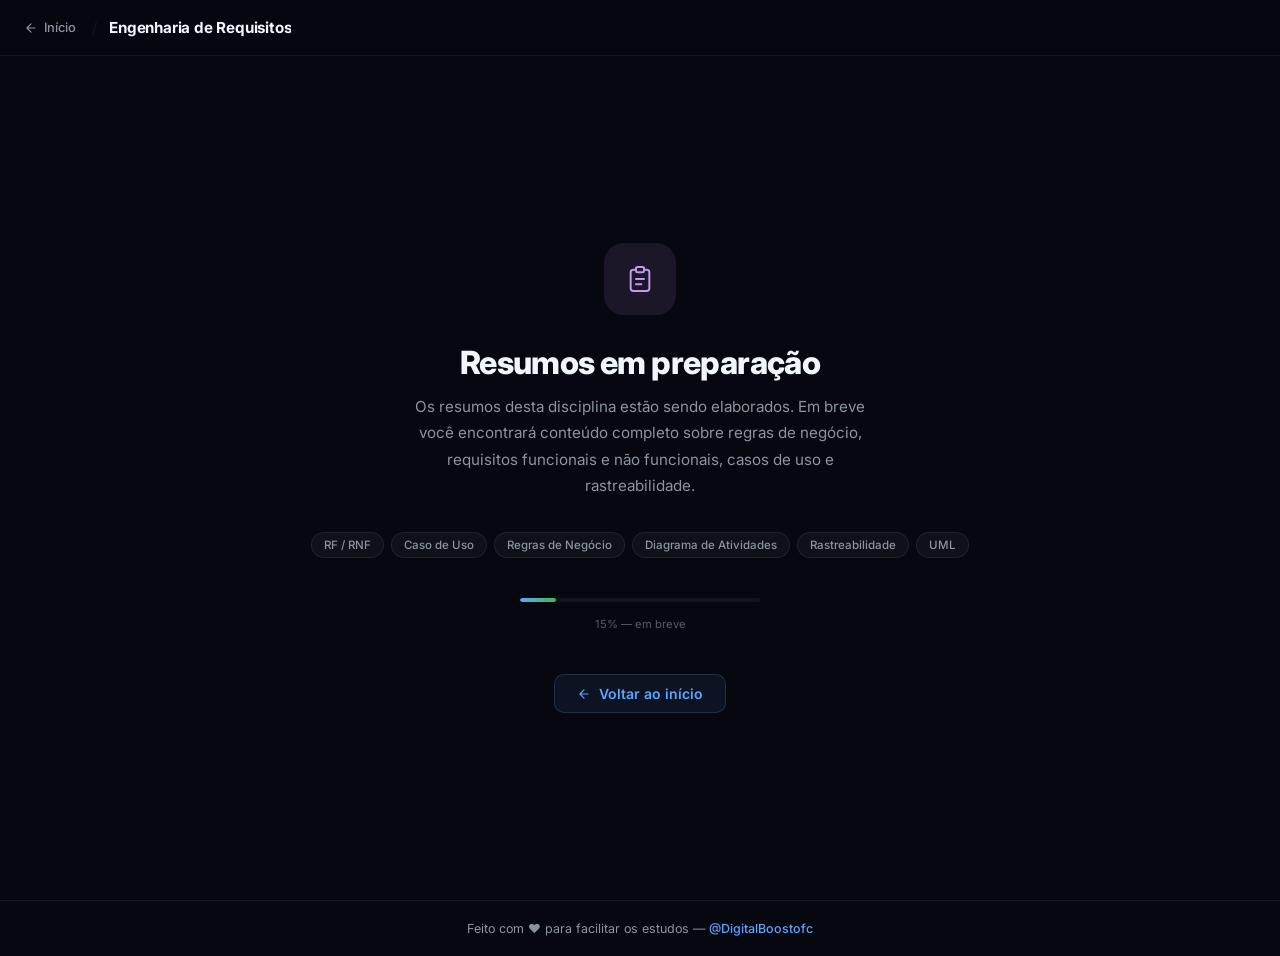
==== engenharia-requisitos/index.html @ c1008672 "Merge pull request #2 from DigitalBoostofc/main ATUALIZA SOGRÃO" ====
<!DOCTYPE html>
<html lang="pt-BR">
<head>
  <meta charset="UTF-8" />
  <meta name="viewport" content="width=device-width, initial-scale=1.0" />
  <title>Engenharia de Requisitos — Resumos ADS</title>
  <meta name="description" content="Resumos de Engenharia de Requisitos: regras de negócio, RF/RNF, casos de uso, diagrama de atividades e rastreabilidade." />
  <meta name="theme-color" content="#070710" />
  <link rel="preconnect" href="https://fonts.googleapis.com">
  <link rel="preconnect" href="https://fonts.gstatic.com" crossorigin>
  <link href="https://fonts.googleapis.com/css2?family=Inter:wght@400;500;600;700;800&display=swap" rel="stylesheet">
  <link rel="stylesheet" href="../assets/css/base.css">
  <link rel="stylesheet" href="../assets/css/discipline.css">
</head>
<body>

<header>
  <a class="back" href="../index.html">Início</a>
  <h1>Engenharia de Requisitos</h1>
</header>

<main class="wip">

  <div class="wip-icon" style="background: rgba(210,168,255,0.1); color: var(--accent4);">
    <svg width="32" height="32" viewBox="0 0 24 24" fill="none" stroke="currentColor" stroke-width="1.5" stroke-linecap="round" stroke-linejoin="round">
      <path d="M9 5H7a2 2 0 0 0-2 2v12a2 2 0 0 0 2 2h10a2 2 0 0 0 2-2V7a2 2 0 0 0-2-2h-2"/>
      <rect x="9" y="3" width="6" height="4" rx="1"/>
      <path d="M9 12h6M9 16h4"/>
    </svg>
  </div>

  <h2 class="wip-title">Resumos em preparação</h2>

  <p class="wip-desc">
    Os resumos desta disciplina estão sendo elaborados. Em breve você encontrará conteúdo completo sobre regras de negócio, requisitos funcionais e não funcionais, casos de uso e rastreabilidade.
  </p>

  <div class="wip-chips">
    <span class="wip-chip">RF / RNF</span>
    <span class="wip-chip">Caso de Uso</span>
    <span class="wip-chip">Regras de Negócio</span>
    <span class="wip-chip">Diagrama de Atividades</span>
    <span class="wip-chip">Rastreabilidade</span>
    <span class="wip-chip">UML</span>
  </div>

  <div class="wip-progress">
    <div class="wip-progress-fill" style="width: 15%;"></div>
  </div>
  <p class="wip-progress-label">15% — em breve</p>

  <a class="wip-back" href="../index.html">
    <svg width="14" height="14" viewBox="0 0 24 24" fill="none" stroke="currentColor" stroke-width="2" stroke-linecap="round" stroke-linejoin="round" aria-hidden="true">
      <path d="M19 12H5M12 5l-7 7 7 7"/>
    </svg>
    Voltar ao início
  </a>

</main>

<footer>
  Feito com ♥ para facilitar os estudos &mdash;
  <a href="https://github.com/DigitalBoostofc/resumos" target="_blank" rel="noopener">@DigitalBoostofc</a>
</footer>

</body>
</html>
---- assets/css/base.css ----
/* ── Variáveis e reset global ── */
:root {
  --bg: #070710;
  --surface: #0f0f1c;
  --surface2: #161626;
  --border: rgba(255, 255, 255, 0.07);
  --border-hover: rgba(88, 166, 255, 0.4);
  --accent: #58a6ff;
  --accent2: #3fb950;
  --accent3: #f78166;
  --accent4: #d2a8ff;
  --text: #f0f6fc;
  --muted: #8b949e;
  --radius: 16px;
  --radius-sm: 10px;
}

* { box-sizing: border-box; margin: 0; padding: 0; }

body {
  background: var(--bg);
  color: var(--text);
  font-family: "Inter", -apple-system, BlinkMacSystemFont, "Segoe UI", Roboto, sans-serif;
  min-height: 100dvh;
  -webkit-font-smoothing: antialiased;
}
---- assets/css/discipline.css ----
/* ══════════════════════════════════════════════
   discipline.css — Hybrid Premium
   Layout: header sticky + sidebar + main content
   ══════════════════════════════════════════════ */

/* ── Layout base ── */
body { display: flex; flex-direction: column; }
.layout { display: flex; flex: 1; min-height: 0; }

/* ── Header ── */
header {
  position: sticky;
  top: 0;
  z-index: 200;
  background: rgba(7, 7, 16, 0.8);
  backdrop-filter: blur(20px);
  -webkit-backdrop-filter: blur(20px);
  border-bottom: 1px solid var(--border);
  padding: 0 1.5rem;
  height: 56px;
  display: flex;
  align-items: center;
  gap: 1rem;
  flex-shrink: 0;
}

.menu-btn {
  display: none;
  flex-direction: column;
  justify-content: center;
  align-items: center;
  gap: 4px;
  width: 36px;
  height: 36px;
  background: none;
  border: none;
  cursor: pointer;
  padding: 6px;
  border-radius: 8px;
  flex-shrink: 0;
  transition: background .15s;
}
.menu-btn:hover { background: rgba(255,255,255,.06); }
.menu-btn span {
  display: block;
  width: 16px;
  height: 1.5px;
  background: var(--muted);
  border-radius: 2px;
  transition: transform .2s, opacity .2s;
}

.back {
  display: inline-flex;
  align-items: center;
  gap: .4rem;
  color: var(--muted);
  text-decoration: none;
  font-size: .8rem;
  font-weight: 500;
  white-space: nowrap;
  transition: color .2s;
  flex-shrink: 0;
}
.back::before {
  content: "";
  display: inline-block;
  width: 14px;
  height: 14px;
  background-image: url("data:image/svg+xml,%3Csvg xmlns='http://www.w3.org/2000/svg' fill='none' viewBox='0 0 24 24' stroke='%238b949e' stroke-width='2'%3E%3Cpath stroke-linecap='round' stroke-linejoin='round' d='M19 12H5M12 5l-7 7 7 7'/%3E%3C/svg%3E");
  background-size: contain;
  background-repeat: no-repeat;
}
.back:hover { color: var(--text); }

.back + h1::before {
  content: "/";
  color: var(--border);
  margin-right: .75rem;
  font-weight: 300;
}

header h1 {
  font-size: .95rem;
  font-weight: 700;
  color: var(--text);
  letter-spacing: -.2px;
  overflow: hidden;
  text-overflow: ellipsis;
  white-space: nowrap;
}

.tag {
  font-size: .65rem;
  font-weight: 600;
  text-transform: uppercase;
  letter-spacing: .5px;
  background: rgba(63,185,80,.1);
  color: var(--accent2);
  border: 1px solid rgba(63,185,80,.2);
  padding: .2rem .55rem;
  border-radius: 20px;
  margin-left: .5rem;
  flex-shrink: 0;
}

/* ── Sidebar ── */
aside {
  width: 256px;
  min-width: 256px;
  background: rgba(10, 10, 20, 0.6);
  border-right: 1px solid var(--border);
  position: sticky;
  top: 56px;
  height: calc(100dvh - 56px);
  overflow-y: auto;
  overflow-x: hidden;
  padding: 1.25rem 0 2rem;
  flex-shrink: 0;
  scrollbar-width: thin;
  scrollbar-color: rgba(255,255,255,.08) transparent;
}
aside::-webkit-scrollbar { width: 4px; }
aside::-webkit-scrollbar-track { background: transparent; }
aside::-webkit-scrollbar-thumb { background: rgba(255,255,255,.08); border-radius: 4px; }

.sidebar-group { margin-bottom: 1.5rem; }

.sidebar-label {
  display: block;
  font-size: .6rem;
  font-weight: 700;
  text-transform: uppercase;
  letter-spacing: 1.2px;
  color: rgba(139, 148, 158, 0.5);
  padding: .2rem 1.25rem .5rem;
}

aside a {
  display: flex;
  align-items: center;
  gap: .55rem;
  padding: .4rem 1.25rem;
  color: var(--muted);
  text-decoration: none;
  font-size: .8rem;
  font-weight: 400;
  transition: background .12s, color .12s, border-color .12s;
  border-left: 2px solid transparent;
  line-height: 1.4;
}
aside a:hover {
  background: rgba(255,255,255,.03);
  color: var(--text);
}
aside a.active {
  background: rgba(88,166,255,.06);
  color: var(--accent);
  border-left-color: var(--accent);
  font-weight: 500;
}

aside a .num {
  font-size: .65rem;
  font-weight: 600;
  opacity: .4;
  min-width: 28px;
  font-variant-numeric: tabular-nums;
  letter-spacing: .3px;
}
aside a.active .num { opacity: .7; }

/* ── Main content ── */
main {
  flex: 1;
  padding: 2.5rem 3rem 4rem;
  max-width: 820px;
  min-width: 0;
}

section { display: none; }
section.active { display: block; }

/* ── WIP / centred main ── */
main.wip {
  max-width: 100%;
  display: flex;
  flex-direction: column;
  align-items: center;
  justify-content: center;
  text-align: center;
  padding: 5rem 2rem;
  min-height: calc(100dvh - 56px);
}

/* ── Typography ── */
section > h2 {
  font-size: 1.65rem;
  font-weight: 800;
  letter-spacing: -.6px;
  line-height: 1.15;
  margin-bottom: .4rem;
  color: var(--text);
}

.subtitle {
  color: var(--muted);
  font-size: .92rem;
  margin-bottom: 2rem;
  line-height: 1.7;
}

h3 {
  font-size: .95rem;
  font-weight: 700;
  color: var(--accent);
  margin: 2.25rem 0 .75rem;
  display: flex;
  align-items: center;
  gap: .5rem;
  letter-spacing: -.2px;
}
h3::before {
  content: "";
  display: inline-block;
  width: 3px;
  height: 1em;
  background: var(--accent);
  border-radius: 2px;
  flex-shrink: 0;
}

h4 {
  font-size: .82rem;
  font-weight: 600;
  color: var(--accent4);
  margin: 1.5rem 0 .5rem;
  letter-spacing: -.1px;
}

p {
  font-size: .88rem;
  color: var(--muted);
  line-height: 1.8;
  margin-bottom: .75rem;
}

ul, ol { padding-left: 1.4rem; margin-bottom: .75rem; }
li { font-size: .86rem; color: var(--muted); line-height: 1.75; }
li strong, strong { color: var(--text); }

/* ── Internal cards grid ── */
.cards {
  display: grid;
  grid-template-columns: repeat(auto-fill, minmax(200px, 1fr));
  gap: .75rem;
  margin: 1rem 0;
}
.card {
  background: rgba(22, 22, 38, 0.6);
  border: 1px solid var(--border);
  border-radius: var(--radius-sm);
  padding: 1rem;
  transition: border-color .2s;
}
.card:hover { border-color: rgba(88,166,255,.25); }
.card h4 { color: var(--text); margin: 0 0 .4rem; font-size: .82rem; }
.card p { font-size: .78rem; margin: 0; }

/* ── Code ── */
pre {
  background: rgba(5, 5, 15, 0.8);
  border: 1px solid var(--border);
  border-radius: var(--radius-sm);
  padding: 1.1rem 1.25rem;
  overflow-x: auto;
  margin: .75rem 0;
  scrollbar-width: thin;
  scrollbar-color: rgba(255,255,255,.08) transparent;
}
code {
  font-family: "Fira Code", "Cascadia Code", "Consolas", monospace;
  font-size: .8rem;
  color: #e6edf3;
  line-height: 1.65;
}
p code, li code {
  background: rgba(255,255,255,.06);
  border: 1px solid rgba(255,255,255,.08);
  border-radius: 5px;
  padding: .1rem .4rem;
  font-size: .78rem;
  color: var(--text);
}

/* Syntax highlighting */
.kw   { color: #ff7b72; }
.tag-c{ color: #7ee787; }
.attr { color: #79c0ff; }
.str  { color: #a5d6ff; }
.cm   { color: #6e7681; font-style: italic; }
.fn   { color: #d2a8ff; }
.num  { color: #79c0ff; }
.sel  { color: #7ee787; }
.prop { color: #79c0ff; }
.val  { color: #a5d6ff; }
.var  { color: #ffa657; }

/* ── Tables ── */
table { width: 100%; border-collapse: collapse; margin: 1rem 0; font-size: .83rem; border-radius: var(--radius-sm); overflow: hidden; }
th {
  background: rgba(22, 22, 38, 0.8);
  color: var(--text);
  font-weight: 600;
  font-size: .75rem;
  text-transform: uppercase;
  letter-spacing: .5px;
  padding: .65rem .9rem;
  text-align: left;
  border-bottom: 1px solid var(--border);
}
td {
  padding: .6rem .9rem;
  color: var(--muted);
  border-bottom: 1px solid rgba(48,54,61,.4);
  line-height: 1.5;
}
td:first-child { color: var(--text); font-weight: 500; }
tr:last-child td { border-bottom: none; }
tr:hover td { background: rgba(255,255,255,.015); }

/* ── Callouts ── */
.callout {
  background: rgba(88,166,255,.05);
  border: 1px solid rgba(88,166,255,.15);
  border-radius: var(--radius-sm);
  padding: 1rem 1.25rem;
  margin: 1rem 0;
  backdrop-filter: blur(4px);
}
.callout.green   { background: rgba(63,185,80,.05);   border-color: rgba(63,185,80,.15); }
.callout.orange  { background: rgba(247,129,102,.05); border-color: rgba(247,129,102,.15); }
.callout.warning { background: rgba(247,129,102,.05); border-color: rgba(247,129,102,.15); }
.callout.tip     { background: rgba(210,168,255,.05); border-color: rgba(210,168,255,.15); }

.callout strong { display: block; margin-bottom: .35rem; color: var(--text); font-size: .88rem; }
.callout p { margin: 0; font-size: .83rem; }
.callout ul { margin: .4rem 0 0; padding-left: 1.2rem; }
.callout ul li { font-size: .8rem; }

/* ── Diagram ASCII ── */
.diagram {
  background: rgba(5, 5, 15, 0.6);
  border: 1px dashed rgba(48,54,61,.6);
  border-radius: var(--radius-sm);
  padding: 1.5rem;
  margin: 1rem 0;
  text-align: center;
  color: var(--muted);
  font-size: .82rem;
  font-family: monospace;
  white-space: pre;
  line-height: 1.6;
  overflow-x: auto;
}

/* ── Section nav (prev/next) ── */
.section-nav {
  display: flex;
  justify-content: space-between;
  margin-top: 3rem;
  padding-top: 1.5rem;
  border-top: 1px solid var(--border);
  gap: 1rem;
}
.section-nav a {
  color: var(--muted);
  text-decoration: none;
  font-size: .82rem;
  font-weight: 500;
  padding: .5rem .9rem;
  border: 1px solid var(--border);
  border-radius: var(--radius-sm);
  transition: border-color .2s, color .2s;
  display: inline-flex;
  align-items: center;
  gap: .4rem;
}
.section-nav a:hover { border-color: var(--accent); color: var(--accent); }
.section-nav a.next::after  { content: "→"; }
.section-nav a.prev::before { content: "←"; }

/* ── Ref text ── */
.ref { font-size: .73rem !important; color: rgba(110,118,129,.6) !important; margin-top: 1.5rem !important; }

/* ── Slide gallery ── */
.slide-gallery { margin: 1.5rem 0; }

.slide-gallery .gallery-label {
  display: block;
  font-size: .65rem;
  font-weight: 700;
  text-transform: uppercase;
  letter-spacing: 1px;
  color: var(--accent4);
  opacity: .7;
  margin-bottom: .75rem;
}

.slides-grid {
  display: grid;
  grid-template-columns: repeat(auto-fill, minmax(260px, 1fr));
  gap: .75rem;
}

.slide-item {
  border: 1px solid var(--border);
  border-radius: var(--radius-sm);
  overflow: hidden;
  cursor: pointer;
  transition: border-color .2s, transform .2s, box-shadow .2s;
  background: rgba(10, 10, 20, 0.6);
}
.slide-item:hover {
  border-color: rgba(210,168,255,.3);
  transform: translateY(-2px);
  box-shadow: 0 8px 20px rgba(0,0,0,.3);
}
.slide-item img { width: 100%; display: block; aspect-ratio: 16/9; object-fit: cover; }
.slide-item figcaption {
  font-size: .7rem;
  color: var(--muted);
  padding: .4rem .65rem;
  border-top: 1px solid var(--border);
  line-height: 1.4;
}

/* ── Lightbox ── */
.lightbox {
  display: none;
  position: fixed;
  inset: 0;
  z-index: 1000;
  background: rgba(0, 0, 0, .92);
  align-items: center;
  justify-content: center;
  backdrop-filter: blur(4px);
}
.lightbox.open { display: flex; }
.lightbox-img {
  max-width: 92vw;
  max-height: 86vh;
  border-radius: var(--radius-sm);
  box-shadow: 0 32px 80px rgba(0,0,0,.6);
}
.lightbox-close {
  position: fixed;
  top: 1.25rem;
  right: 1.5rem;
  color: var(--muted);
  font-size: 1.5rem;
  cursor: pointer;
  background: rgba(255,255,255,.06);
  border: 1px solid var(--border);
  border-radius: 8px;
  width: 36px;
  height: 36px;
  display: flex;
  align-items: center;
  justify-content: center;
  line-height: 1;
  transition: color .2s, background .2s;
}
.lightbox-close:hover { color: var(--text); background: rgba(255,255,255,.1); }
.lightbox-prev, .lightbox-next {
  position: fixed;
  top: 50%;
  transform: translateY(-50%);
  color: var(--muted);
  font-size: 1.5rem;
  cursor: pointer;
  background: rgba(255,255,255,.06);
  border: 1px solid var(--border);
  border-radius: 8px;
  width: 40px;
  height: 40px;
  display: flex;
  align-items: center;
  justify-content: center;
  transition: color .2s, background .2s;
}
.lightbox-prev:hover, .lightbox-next:hover { color: var(--text); background: rgba(255,255,255,.1); }
.lightbox-prev { left: 1rem; }
.lightbox-next { right: 1rem; }
.lightbox-caption {
  position: fixed;
  bottom: 1.5rem;
  left: 50%;
  transform: translateX(-50%);
  color: var(--muted);
  font-size: .78rem;
  text-align: center;
  background: rgba(0,0,0,.7);
  backdrop-filter: blur(8px);
  padding: .4rem 1rem;
  border-radius: 20px;
  border: 1px solid var(--border);
  white-space: nowrap;
}

/* ── Nav overlay (mobile backdrop) ── */
#nav-overlay {
  display: none;
  position: fixed;
  inset: 0;
  background: rgba(0,0,0,.7);
  z-index: 150;
  backdrop-filter: blur(2px);
}
#nav-overlay.open { display: block; }

/* ── WIP page styles ── */
.wip-icon {
  width: 72px;
  height: 72px;
  border-radius: 20px;
  display: flex;
  align-items: center;
  justify-content: center;
  margin: 0 auto 1.75rem;
}
.wip-icon svg { opacity: .9; }

.wip-title {
  font-size: clamp(1.5rem, 4vw, 2rem);
  font-weight: 800;
  letter-spacing: -.6px;
  margin-bottom: .75rem;
  color: var(--text);
}

.wip-desc {
  color: var(--muted);
  font-size: .95rem;
  max-width: 460px;
  line-height: 1.75;
  margin: 0 auto 2rem;
}

.wip-chips {
  display: flex;
  flex-wrap: wrap;
  justify-content: center;
  gap: .45rem;
  margin-bottom: 2.5rem;
}
.wip-chip {
  background: rgba(255,255,255,.04);
  border: 1px solid var(--border);
  color: var(--muted);
  font-size: .72rem;
  font-weight: 500;
  padding: .3rem .75rem;
  border-radius: 20px;
}

.wip-progress {
  width: 240px;
  height: 4px;
  background: rgba(255,255,255,.05);
  border-radius: 999px;
  overflow: hidden;
  margin: 0 auto .75rem;
}
.wip-progress-fill {
  height: 100%;
  background: linear-gradient(90deg, var(--accent), var(--accent2));
  border-radius: 999px;
  transition: width .6s ease;
}
.wip-progress-label {
  font-size: .7rem;
  color: var(--muted);
  opacity: .6;
  margin-bottom: 2.5rem;
}

.wip-back {
  display: inline-flex;
  align-items: center;
  gap: .5rem;
  padding: .65rem 1.4rem;
  background: rgba(88,166,255,.08);
  border: 1px solid rgba(88,166,255,.2);
  border-radius: var(--radius-sm);
  color: var(--accent);
  text-decoration: none;
  font-size: .875rem;
  font-weight: 600;
  transition: background .2s, border-color .2s;
}
.wip-back:hover { background: rgba(88,166,255,.14); border-color: rgba(88,166,255,.4); }

/* ── Footer (discipline pages) ── */
footer {
  border-top: 1px solid var(--border);
  padding: 1.25rem 2rem;
  text-align: center;
  color: var(--muted);
  font-size: .78rem;
  flex-shrink: 0;
}
footer a { color: var(--accent); text-decoration: none; font-weight: 500; }
footer a:hover { text-decoration: underline; }

/* ── Responsive ── */
@media (max-width: 768px) {
  .menu-btn { display: flex; }

  aside {
    position: fixed;
    top: 0;
    left: 0;
    width: 280px;
    height: 100dvh;
    z-index: 200;
    transform: translateX(-110%);
    transition: transform .25s cubic-bezier(.4,0,.2,1);
    overflow-y: auto;
    border-right-color: rgba(255,255,255,.1);
    padding-top: 1rem;
  }
  aside.open { transform: translateX(0); }

  main { padding: 1.5rem 1.25rem 3rem; max-width: 100%; }
  header { padding: 0 1rem; }
  header h1 { font-size: .85rem; }

  .slides-grid { grid-template-columns: 1fr 1fr; }
}

@media (max-width: 480px) {
  .slides-grid { grid-template-columns: 1fr; }
  .section-nav { flex-direction: column; }
  .section-nav a { justify-content: center; }
}
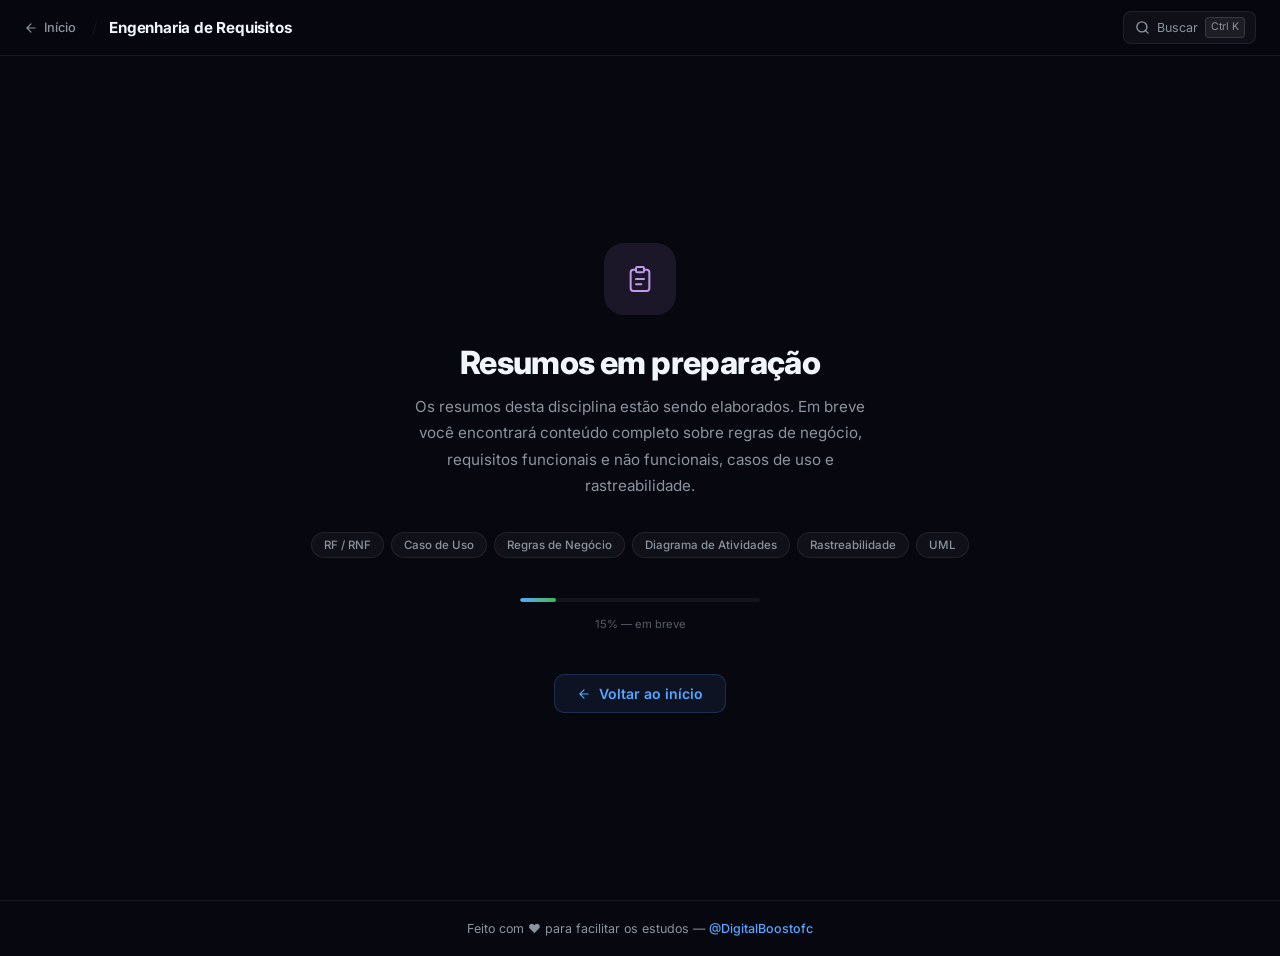
==== commit e43be8ec: "feat: add Pagefind static search with modal UI - pagefind.toml: config locked to 5 known HTML files " ====
--- a/engenharia-requisitos/index.html
+++ b/engenharia-requisitos/index.html
@@ -11,15 +11,17 @@
   <link href="https://fonts.googleapis.com/css2?family=Inter:wght@400;500;600;700;800&display=swap" rel="stylesheet">
   <link rel="stylesheet" href="../assets/css/base.css">
   <link rel="stylesheet" href="../assets/css/discipline.css">
+  <link rel="stylesheet" href="../pagefind/pagefind-ui.css">
 </head>
 <body>
 
 <header>
   <a class="back" href="../index.html">Início</a>
   <h1>Engenharia de Requisitos</h1>
+  <button class="search-btn" id="search-btn" aria-label="Buscar (Ctrl+K)"><svg width="15" height="15" viewBox="0 0 24 24" fill="none" stroke="currentColor" stroke-width="2.2" stroke-linecap="round" stroke-linejoin="round" aria-hidden="true"><circle cx="11" cy="11" r="8"/><path d="m21 21-4.35-4.35"/></svg><span class="search-btn-label">Buscar</span><kbd>Ctrl K</kbd></button>
 </header>
 
-<main class="wip">
+<main class="wip" data-pagefind-ignore>
 
   <div class="wip-icon" style="background: rgba(210,168,255,0.1); color: var(--accent4);">
     <svg width="32" height="32" viewBox="0 0 24 24" fill="none" stroke="currentColor" stroke-width="1.5" stroke-linecap="round" stroke-linejoin="round">
@@ -63,5 +65,47 @@
   <a href="https://github.com/DigitalBoostofc/resumos" target="_blank" rel="noopener">@DigitalBoostofc</a>
 </footer>
 
+
+<!-- Search modal -->
+<div id="search-modal" class="search-modal" role="dialog" aria-modal="true" aria-label="Buscar no site" aria-hidden="true">
+  <div class="search-modal-backdrop" id="search-backdrop"></div>
+  <div class="search-modal-inner">
+    <div id="search"></div>
+  </div>
+</div>
+<script src="../pagefind/pagefind-ui.js"></script>
+<script>
+(function () {
+  var modal   = document.getElementById('search-modal');
+  var btn     = document.getElementById('search-btn');
+  var backdrop = document.getElementById('search-backdrop');
+  var pf;
+
+  function openSearch() {
+    if (!pf) pf = new PagefindUI({ element: '#search', showSubResults: true, resetStyles: false });
+    modal.removeAttribute('aria-hidden');
+    modal.classList.add('open');
+    document.body.style.overflow = 'hidden';
+    setTimeout(function () {
+      var inp = modal.querySelector('input');
+      if (inp) inp.focus();
+    }, 60);
+  }
+
+  function closeSearch() {
+    modal.setAttribute('aria-hidden', 'true');
+    modal.classList.remove('open');
+    document.body.style.overflow = '';
+  }
+
+  if (btn)      btn.addEventListener('click', openSearch);
+  if (backdrop) backdrop.addEventListener('click', closeSearch);
+
+  document.addEventListener('keydown', function (e) {
+    if ((e.ctrlKey || e.metaKey) && e.key === 'k') { e.preventDefault(); openSearch(); }
+    if (e.key === 'Escape' && modal.classList.contains('open')) closeSearch();
+  });
+})();
+</script>
 </body>
 </html>
--- a/assets/css/base.css
+++ b/assets/css/base.css
@@ -15,6 +15,17 @@
   --radius-sm: 10px;
 }
 
+/* Pagefind UI theme — GitHub Dimmed palette */
+:root {
+  --pagefind-ui-scale: 0.9;
+  --pagefind-ui-primary: #58a6ff;
+  --pagefind-ui-text: #f0f6fc;
+  --pagefind-ui-background: #0f0f1c;
+  --pagefind-ui-border: rgba(255,255,255,0.1);
+  --pagefind-ui-tag: #161626;
+  --pagefind-ui-font: "Inter", -apple-system, sans-serif;
+}
+
 * { box-sizing: border-box; margin: 0; padding: 0; }
 
 body {
@@ -24,3 +35,79 @@
   min-height: 100dvh;
   -webkit-font-smoothing: antialiased;
 }
+
+/* ── Search button ── */
+.search-btn {
+  display: inline-flex;
+  align-items: center;
+  gap: .45rem;
+  background: rgba(255,255,255,.04);
+  border: 1px solid var(--border);
+  border-radius: 8px;
+  color: var(--muted);
+  cursor: pointer;
+  font-size: .78rem;
+  font-family: inherit;
+  padding: .3rem .65rem;
+  white-space: nowrap;
+  flex-shrink: 0;
+  transition: background .15s, border-color .15s, color .15s;
+}
+.search-btn:hover {
+  background: rgba(255,255,255,.08);
+  border-color: rgba(88,166,255,.3);
+  color: var(--text);
+}
+.search-btn kbd {
+  font-size: .66rem;
+  font-family: inherit;
+  background: rgba(255,255,255,.06);
+  border: 1px solid rgba(255,255,255,.12);
+  border-radius: 4px;
+  padding: .05rem .3rem;
+  line-height: 1.6;
+}
+.search-btn-label { display: none; }
+@media (min-width: 560px) { .search-btn-label { display: inline; } }
+
+/* ── Search modal ── */
+.search-modal {
+  display: none;
+  position: fixed;
+  inset: 0;
+  z-index: 9999;
+  align-items: flex-start;
+  justify-content: center;
+  padding: clamp(3.5rem, 8vh, 6rem) 1rem 1rem;
+}
+.search-modal.open { display: flex; }
+
+.search-modal-backdrop {
+  position: absolute;
+  inset: 0;
+  background: rgba(0,0,0,.7);
+  backdrop-filter: blur(6px);
+  -webkit-backdrop-filter: blur(6px);
+}
+
+.search-modal-inner {
+  position: relative;
+  width: min(640px, 100%);
+  background: var(--surface);
+  border: 1px solid rgba(255,255,255,.1);
+  border-radius: var(--radius);
+  box-shadow: 0 24px 80px rgba(0,0,0,.6);
+  overflow: hidden;
+  max-height: 72vh;
+  display: flex;
+  flex-direction: column;
+}
+
+/* Pagefind UI internal tweaks */
+.search-modal-inner .pagefind-ui__search-input {
+  border-radius: var(--radius-sm) !important;
+}
+.search-modal-inner .pagefind-ui__results {
+  overflow-y: auto;
+  max-height: calc(72vh - 70px);
+}
--- a/assets/css/discipline.css
+++ b/assets/css/discipline.css
@@ -88,7 +88,10 @@
   overflow: hidden;
   text-overflow: ellipsis;
   white-space: nowrap;
-}
+  flex: 1;
+}
+
+header .search-btn { margin-left: auto; }
 
 .tag {
   font-size: .65rem;
@@ -293,18 +296,39 @@
   color: var(--text);
 }
 
-/* Syntax highlighting */
-.kw   { color: #ff7b72; }
-.tag-c{ color: #7ee787; }
-.attr { color: #79c0ff; }
-.str  { color: #a5d6ff; }
-.cm   { color: #6e7681; font-style: italic; }
-.fn   { color: #d2a8ff; }
-.num  { color: #79c0ff; }
-.sel  { color: #7ee787; }
-.prop { color: #79c0ff; }
-.val  { color: #a5d6ff; }
-.var  { color: #ffa657; }
+/* Prism.js token colors — GitHub Dimmed palette */
+.token.comment,
+.token.prolog,
+.token.doctype,
+.token.cdata             { color: #6e7681; font-style: italic; }
+.token.keyword,
+.token.important,
+.token.bold              { color: #ff7b72; font-weight: 600; }
+.token.string,
+.token.char,
+.token.attr-value,
+.token.regex             { color: #a5d6ff; }
+.token.function,
+.token.class-name        { color: #d2a8ff; }
+.token.number,
+.token.boolean,
+.token.constant,
+.token.symbol            { color: #79c0ff; }
+.token.tag,
+.token.selector,
+.token.deleted           { color: #7ee787; }
+.token.attr-name         { color: #79c0ff; }
+.token.property          { color: #79c0ff; }
+.token.variable          { color: #ffa657; }
+.token.operator,
+.token.entity,
+.token.url               { color: #e6edf3; }
+.token.punctuation       { color: #8b949e; }
+.token.inserted          { color: #7ee787; }
+.token.builtin           { color: #7ee787; }
+.token.atrule,
+.token.rule              { color: #ff7b72; }
+.token.unit              { color: #ffa657; }
 
 /* ── Tables ── */
 table { width: 100%; border-collapse: collapse; margin: 1rem 0; font-size: .83rem; border-radius: var(--radius-sm); overflow: hidden; }
--- a/pagefind/pagefind-ui.css
+++ b/pagefind/pagefind-ui.css
@@ -0,0 +1 @@
+.pagefind-ui__result.svelte-j9e30.svelte-j9e30{list-style-type:none;display:flex;align-items:flex-start;gap:min(calc(40px * var(--pagefind-ui-scale)),3%);padding:calc(30px * var(--pagefind-ui-scale)) 0 calc(40px * var(--pagefind-ui-scale));border-top:solid var(--pagefind-ui-border-width) var(--pagefind-ui-border)}.pagefind-ui__result.svelte-j9e30.svelte-j9e30:last-of-type{border-bottom:solid var(--pagefind-ui-border-width) var(--pagefind-ui-border)}.pagefind-ui__result-thumb.svelte-j9e30.svelte-j9e30{width:min(30%,calc((30% - (100px * var(--pagefind-ui-scale))) * 100000));max-width:calc(120px * var(--pagefind-ui-scale));margin-top:calc(10px * var(--pagefind-ui-scale));aspect-ratio:var(--pagefind-ui-image-box-ratio);position:relative}.pagefind-ui__result-image.svelte-j9e30.svelte-j9e30{display:block;position:absolute;left:50%;transform:translate(-50%);font-size:0;width:auto;height:auto;max-width:100%;max-height:100%;border-radius:var(--pagefind-ui-image-border-radius)}.pagefind-ui__result-inner.svelte-j9e30.svelte-j9e30{flex:1;display:flex;flex-direction:column;align-items:flex-start;margin-top:calc(10px * var(--pagefind-ui-scale))}.pagefind-ui__result-title.svelte-j9e30.svelte-j9e30{display:inline-block;font-weight:700;font-size:calc(21px * var(--pagefind-ui-scale));margin-top:0;margin-bottom:0}.pagefind-ui__result-title.svelte-j9e30 .pagefind-ui__result-link.svelte-j9e30{color:var(--pagefind-ui-text);text-decoration:none}.pagefind-ui__result-title.svelte-j9e30 .pagefind-ui__result-link.svelte-j9e30:hover{text-decoration:underline}.pagefind-ui__result-excerpt.svelte-j9e30.svelte-j9e30{display:inline-block;font-weight:400;font-size:calc(16px * var(--pagefind-ui-scale));margin-top:calc(4px * var(--pagefind-ui-scale));margin-bottom:0;min-width:calc(250px * var(--pagefind-ui-scale))}.pagefind-ui__loading.svelte-j9e30.svelte-j9e30{color:var(--pagefind-ui-text);background-color:var(--pagefind-ui-text);border-radius:var(--pagefind-ui-border-radius);opacity:.1;pointer-events:none}.pagefind-ui__result-tags.svelte-j9e30.svelte-j9e30{list-style-type:none;padding:0;display:flex;gap:calc(20px * var(--pagefind-ui-scale));flex-wrap:wrap;margin-top:calc(20px * var(--pagefind-ui-scale))}.pagefind-ui__result-tag.svelte-j9e30.svelte-j9e30{padding:calc(4px * var(--pagefind-ui-scale)) calc(8px * var(--pagefind-ui-scale));font-size:calc(14px * var(--pagefind-ui-scale));border-radius:var(--pagefind-ui-border-radius);background-color:var(--pagefind-ui-tag)}.pagefind-ui__result.svelte-4xnkmf.svelte-4xnkmf{list-style-type:none;display:flex;align-items:flex-start;gap:min(calc(40px * var(--pagefind-ui-scale)),3%);padding:calc(30px * var(--pagefind-ui-scale)) 0 calc(40px * var(--pagefind-ui-scale));border-top:solid var(--pagefind-ui-border-width) var(--pagefind-ui-border)}.pagefind-ui__result.svelte-4xnkmf.svelte-4xnkmf:last-of-type{border-bottom:solid var(--pagefind-ui-border-width) var(--pagefind-ui-border)}.pagefind-ui__result-nested.svelte-4xnkmf.svelte-4xnkmf{display:flex;flex-direction:column;padding-left:calc(20px * var(--pagefind-ui-scale))}.pagefind-ui__result-nested.svelte-4xnkmf.svelte-4xnkmf:first-of-type{padding-top:calc(10px * var(--pagefind-ui-scale))}.pagefind-ui__result-nested.svelte-4xnkmf .pagefind-ui__result-link.svelte-4xnkmf{font-size:.9em;position:relative}.pagefind-ui__result-nested.svelte-4xnkmf .pagefind-ui__result-link.svelte-4xnkmf:before{content:"\2937  ";position:absolute;top:0;right:calc(100% + .1em)}.pagefind-ui__result-thumb.svelte-4xnkmf.svelte-4xnkmf{width:min(30%,calc((30% - (100px * var(--pagefind-ui-scale))) * 100000));max-width:calc(120px * var(--pagefind-ui-scale));margin-top:calc(10px * var(--pagefind-ui-scale));aspect-ratio:var(--pagefind-ui-image-box-ratio);position:relative}.pagefind-ui__result-image.svelte-4xnkmf.svelte-4xnkmf{display:block;position:absolute;left:50%;transform:translate(-50%);font-size:0;width:auto;height:auto;max-width:100%;max-height:100%;border-radius:var(--pagefind-ui-image-border-radius)}.pagefind-ui__result-inner.svelte-4xnkmf.svelte-4xnkmf{flex:1;display:flex;flex-direction:column;align-items:flex-start;margin-top:calc(10px * var(--pagefind-ui-scale))}.pagefind-ui__result-title.svelte-4xnkmf.svelte-4xnkmf{display:inline-block;font-weight:700;font-size:calc(21px * var(--pagefind-ui-scale));margin-top:0;margin-bottom:0}.pagefind-ui__result-title.svelte-4xnkmf .pagefind-ui__result-link.svelte-4xnkmf{color:var(--pagefind-ui-text);text-decoration:none}.pagefind-ui__result-title.svelte-4xnkmf .pagefind-ui__result-link.svelte-4xnkmf:hover{text-decoration:underline}.pagefind-ui__result-excerpt.svelte-4xnkmf.svelte-4xnkmf{display:inline-block;font-weight:400;font-size:calc(16px * var(--pagefind-ui-scale));margin-top:calc(4px * var(--pagefind-ui-scale));margin-bottom:0;min-width:calc(250px * var(--pagefind-ui-scale))}.pagefind-ui__loading.svelte-4xnkmf.svelte-4xnkmf{color:var(--pagefind-ui-text);background-color:var(--pagefind-ui-text);border-radius:var(--pagefind-ui-border-radius);opacity:.1;pointer-events:none}.pagefind-ui__result-tags.svelte-4xnkmf.svelte-4xnkmf{list-style-type:none;padding:0;display:flex;gap:calc(20px * var(--pagefind-ui-scale));flex-wrap:wrap;margin-top:calc(20px * var(--pagefind-ui-scale))}.pagefind-ui__result-tag.svelte-4xnkmf.svelte-4xnkmf{padding:calc(4px * var(--pagefind-ui-scale)) calc(8px * var(--pagefind-ui-scale));font-size:calc(14px * var(--pagefind-ui-scale));border-radius:var(--pagefind-ui-border-radius);background-color:var(--pagefind-ui-tag)}legend.svelte-1v2r7ls.svelte-1v2r7ls{position:absolute;clip:rect(0 0 0 0)}.pagefind-ui__filter-panel.svelte-1v2r7ls.svelte-1v2r7ls{min-width:min(calc(260px * var(--pagefind-ui-scale)),100%);flex:1;display:flex;flex-direction:column;margin-top:calc(20px * var(--pagefind-ui-scale))}.pagefind-ui__filter-group.svelte-1v2r7ls.svelte-1v2r7ls{border:0;padding:0}.pagefind-ui__filter-block.svelte-1v2r7ls.svelte-1v2r7ls{padding:0;display:block;border-bottom:solid calc(2px * var(--pagefind-ui-scale)) var(--pagefind-ui-border);padding:calc(20px * var(--pagefind-ui-scale)) 0}.pagefind-ui__filter-name.svelte-1v2r7ls.svelte-1v2r7ls{font-size:calc(16px * var(--pagefind-ui-scale));position:relative;display:flex;align-items:center;list-style:none;font-weight:700;cursor:pointer;height:calc(24px * var(--pagefind-ui-scale))}.pagefind-ui__filter-name.svelte-1v2r7ls.svelte-1v2r7ls::-webkit-details-marker{display:none}.pagefind-ui__filter-name.svelte-1v2r7ls.svelte-1v2r7ls:after{position:absolute;content:"";right:calc(6px * var(--pagefind-ui-scale));top:50%;width:calc(8px * var(--pagefind-ui-scale));height:calc(8px * var(--pagefind-ui-scale));border:solid calc(2px * var(--pagefind-ui-scale)) currentColor;border-right:0;border-top:0;transform:translateY(-70%) rotate(-45deg)}.pagefind-ui__filter-block[open].svelte-1v2r7ls .pagefind-ui__filter-name.svelte-1v2r7ls:after{transform:translateY(-70%) rotate(-225deg)}.pagefind-ui__filter-group.svelte-1v2r7ls.svelte-1v2r7ls{display:flex;flex-direction:column;gap:calc(20px * var(--pagefind-ui-scale));padding-top:calc(30px * var(--pagefind-ui-scale))}.pagefind-ui__filter-value.svelte-1v2r7ls.svelte-1v2r7ls{position:relative;display:flex;align-items:center;gap:calc(8px * var(--pagefind-ui-scale))}.pagefind-ui__filter-value.svelte-1v2r7ls.svelte-1v2r7ls:before{position:absolute;content:"";top:50%;left:calc(8px * var(--pagefind-ui-scale));width:0px;height:0px;border:solid 1px #fff;opacity:0;transform:translate(calc(4.5px * var(--pagefind-ui-scale) * -1),calc(.8px * var(--pagefind-ui-scale))) skew(-5deg) rotate(-45deg);transform-origin:top left;border-top:0;border-right:0;pointer-events:none}.pagefind-ui__filter-value.pagefind-ui__filter-value--checked.svelte-1v2r7ls.svelte-1v2r7ls:before{opacity:1;width:calc(9px * var(--pagefind-ui-scale));height:calc(4px * var(--pagefind-ui-scale));transition:width .1s ease-out .1s,height .1s ease-in}.pagefind-ui__filter-checkbox.svelte-1v2r7ls.svelte-1v2r7ls{margin:0;width:calc(16px * var(--pagefind-ui-scale));height:calc(16px * var(--pagefind-ui-scale));border:solid 1px var(--pagefind-ui-border);appearance:none;-webkit-appearance:none;border-radius:calc(var(--pagefind-ui-border-radius) / 2);background-color:var(--pagefind-ui-background);cursor:pointer}.pagefind-ui__filter-checkbox.svelte-1v2r7ls.svelte-1v2r7ls:checked{background-color:var(--pagefind-ui-primary);border:solid 1px var(--pagefind-ui-primary)}.pagefind-ui__filter-label.svelte-1v2r7ls.svelte-1v2r7ls{cursor:pointer;font-size:calc(16px * var(--pagefind-ui-scale));font-weight:400}.pagefind-ui--reset *:where(:not(html,iframe,canvas,img,svg,video):not(svg *,symbol *)){all:unset;display:revert;outline:revert}.pagefind-ui--reset *,.pagefind-ui--reset *:before,.pagefind-ui--reset *:after{box-sizing:border-box}.pagefind-ui--reset a,.pagefind-ui--reset button{cursor:revert}.pagefind-ui--reset ol,.pagefind-ui--reset ul,.pagefind-ui--reset menu{list-style:none}.pagefind-ui--reset img{max-width:100%}.pagefind-ui--reset table{border-collapse:collapse}.pagefind-ui--reset input,.pagefind-ui--reset textarea{-webkit-user-select:auto}.pagefind-ui--reset textarea{white-space:revert}.pagefind-ui--reset meter{-webkit-appearance:revert;appearance:revert}.pagefind-ui--reset ::placeholder{color:unset}.pagefind-ui--reset :where([hidden]){display:none}.pagefind-ui--reset :where([contenteditable]:not([contenteditable=false])){-moz-user-modify:read-write;-webkit-user-modify:read-write;overflow-wrap:break-word;-webkit-line-break:after-white-space;-webkit-user-select:auto}.pagefind-ui--reset :where([draggable=true]){-webkit-user-drag:element}.pagefind-ui--reset mark{all:revert}:root{--pagefind-ui-scale:.8;--pagefind-ui-primary:#393939;--pagefind-ui-text:#393939;--pagefind-ui-background:#ffffff;--pagefind-ui-border:#eeeeee;--pagefind-ui-tag:#eeeeee;--pagefind-ui-border-width:2px;--pagefind-ui-border-radius:8px;--pagefind-ui-image-border-radius:8px;--pagefind-ui-image-box-ratio:3 / 2;--pagefind-ui-font:system, -apple-system, "BlinkMacSystemFont", ".SFNSText-Regular", "San Francisco", "Roboto", "Segoe UI", "Helvetica Neue", "Lucida Grande", "Ubuntu", "arial", sans-serif}.pagefind-ui.svelte-e9gkc3{width:100%;color:var(--pagefind-ui-text);font-family:var(--pagefind-ui-font)}.pagefind-ui__hidden.svelte-e9gkc3{display:none!important}.pagefind-ui__suppressed.svelte-e9gkc3{opacity:0;pointer-events:none}.pagefind-ui__form.svelte-e9gkc3{position:relative}.pagefind-ui__form.svelte-e9gkc3:before{background-color:var(--pagefind-ui-text);width:calc(18px * var(--pagefind-ui-scale));height:calc(18px * var(--pagefind-ui-scale));top:calc(23px * var(--pagefind-ui-scale));left:calc(20px * var(--pagefind-ui-scale));content:"";position:absolute;display:block;opacity:.7;-webkit-mask-image:url("data:image/svg+xml,%3Csvg width='18' height='18' viewBox='0 0 18 18' fill='none' xmlns='http://www.w3.org/2000/svg'%3E%3Cpath d='M12.7549 11.255H11.9649L11.6849 10.985C12.6649 9.845 13.2549 8.365 13.2549 6.755C13.2549 3.165 10.3449 0.255005 6.75488 0.255005C3.16488 0.255005 0.254883 3.165 0.254883 6.755C0.254883 10.345 3.16488 13.255 6.75488 13.255C8.36488 13.255 9.84488 12.665 10.9849 11.685L11.2549 11.965V12.755L16.2549 17.745L17.7449 16.255L12.7549 11.255ZM6.75488 11.255C4.26488 11.255 2.25488 9.245 2.25488 6.755C2.25488 4.26501 4.26488 2.255 6.75488 2.255C9.24488 2.255 11.2549 4.26501 11.2549 6.755C11.2549 9.245 9.24488 11.255 6.75488 11.255Z' fill='%23000000'/%3E%3C/svg%3E%0A");mask-image:url("data:image/svg+xml,%3Csvg width='18' height='18' viewBox='0 0 18 18' fill='none' xmlns='http://www.w3.org/2000/svg'%3E%3Cpath d='M12.7549 11.255H11.9649L11.6849 10.985C12.6649 9.845 13.2549 8.365 13.2549 6.755C13.2549 3.165 10.3449 0.255005 6.75488 0.255005C3.16488 0.255005 0.254883 3.165 0.254883 6.755C0.254883 10.345 3.16488 13.255 6.75488 13.255C8.36488 13.255 9.84488 12.665 10.9849 11.685L11.2549 11.965V12.755L16.2549 17.745L17.7449 16.255L12.7549 11.255ZM6.75488 11.255C4.26488 11.255 2.25488 9.245 2.25488 6.755C2.25488 4.26501 4.26488 2.255 6.75488 2.255C9.24488 2.255 11.2549 4.26501 11.2549 6.755C11.2549 9.245 9.24488 11.255 6.75488 11.255Z' fill='%23000000'/%3E%3C/svg%3E%0A");-webkit-mask-size:100%;mask-size:100%;z-index:9;pointer-events:none}.pagefind-ui__search-input.svelte-e9gkc3{height:calc(64px * var(--pagefind-ui-scale));padding:0 calc(70px * var(--pagefind-ui-scale)) 0 calc(54px * var(--pagefind-ui-scale));background-color:var(--pagefind-ui-background);border:var(--pagefind-ui-border-width) solid var(--pagefind-ui-border);border-radius:var(--pagefind-ui-border-radius);font-size:calc(21px * var(--pagefind-ui-scale));position:relative;appearance:none;-webkit-appearance:none;display:flex;width:100%;box-sizing:border-box;font-weight:700}.pagefind-ui__search-input.svelte-e9gkc3::placeholder{opacity:.2}.pagefind-ui__search-clear.svelte-e9gkc3{position:absolute;top:calc(3px * var(--pagefind-ui-scale));right:calc(3px * var(--pagefind-ui-scale));height:calc(58px * var(--pagefind-ui-scale));padding:0 calc(15px * var(--pagefind-ui-scale)) 0 calc(2px * var(--pagefind-ui-scale));color:var(--pagefind-ui-text);font-size:calc(14px * var(--pagefind-ui-scale));cursor:pointer;background-color:var(--pagefind-ui-background);border-radius:var(--pagefind-ui-border-radius)}.pagefind-ui__drawer.svelte-e9gkc3{gap:calc(60px * var(--pagefind-ui-scale));display:flex;flex-direction:row;flex-wrap:wrap}.pagefind-ui__results-area.svelte-e9gkc3{min-width:min(calc(400px * var(--pagefind-ui-scale)),100%);flex:1000;margin-top:calc(20px * var(--pagefind-ui-scale))}.pagefind-ui__results.svelte-e9gkc3{padding:0}.pagefind-ui__message.svelte-e9gkc3{box-sizing:content-box;font-size:calc(16px * var(--pagefind-ui-scale));height:calc(24px * var(--pagefind-ui-scale));padding:calc(20px * var(--pagefind-ui-scale)) 0;display:flex;align-items:center;font-weight:700;margin-top:0}.pagefind-ui__button.svelte-e9gkc3{margin-top:calc(40px * var(--pagefind-ui-scale));border:var(--pagefind-ui-border-width) solid var(--pagefind-ui-border);border-radius:var(--pagefind-ui-border-radius);height:calc(48px * var(--pagefind-ui-scale));padding:0 calc(12px * var(--pagefind-ui-scale));font-size:calc(16px * var(--pagefind-ui-scale));color:var(--pagefind-ui-primary);background:var(--pagefind-ui-background);width:100%;text-align:center;font-weight:700;cursor:pointer}.pagefind-ui__button.svelte-e9gkc3:hover{border-color:var(--pagefind-ui-primary);color:var(--pagefind-ui-primary);background:var(--pagefind-ui-background)}
